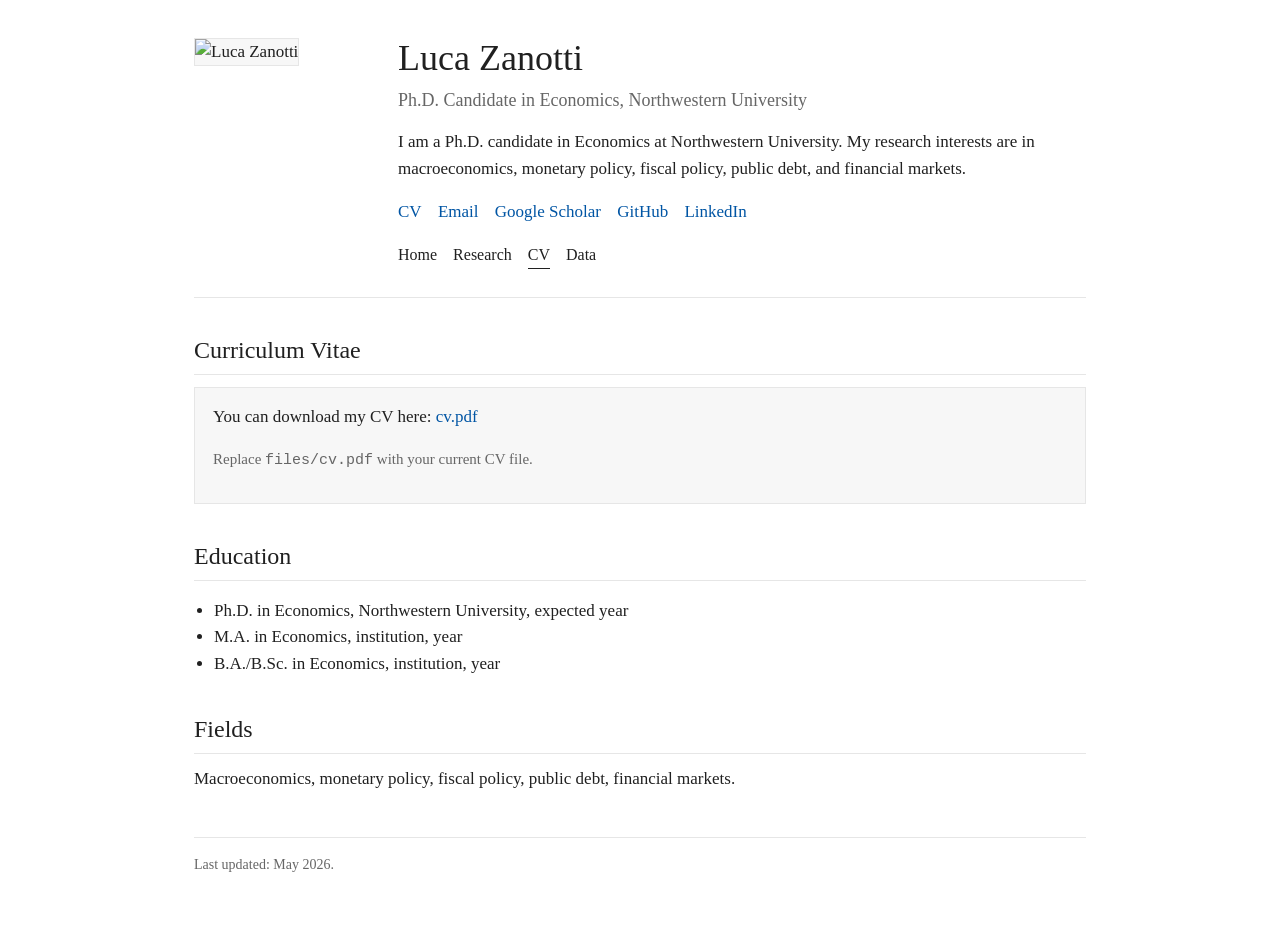
==== cv.html @ e00a14c1 "Add files via upload" ====
<!DOCTYPE html>
<html lang="en">
<head>
  <meta charset="utf-8">
  <meta name="viewport" content="width=device-width, initial-scale=1">
  <title>CV | Luca Zanotti</title>
  <link rel="stylesheet" href="style.css">
</head>
<body>
  <main class="page">
    <header class="site-header">
  <div>
    <img class="profile-photo" src="images/profile.jpg" alt="Luca Zanotti">
  </div>
  <div>
    <h1 class="name">Luca Zanotti</h1>
    <p class="title">Ph.D. Candidate in Economics, Northwestern University</p>
    <p>
      I am a Ph.D. candidate in Economics at Northwestern University. My research interests are in macroeconomics,
      monetary policy, fiscal policy, public debt, and financial markets.
    </p>
    <p class="links">
      <a href="files/cv.pdf">CV</a>
      <a href="mailto:your.email@northwestern.edu">Email</a>
      <a href="#">Google Scholar</a>
      <a href="#">GitHub</a>
      <a href="#">LinkedIn</a>
    </p>
    <nav class="nav">
      <a href="index.html">Home</a>
      <a href="research.html">Research</a>
      <a class="active" href="cv.html">CV</a>
      <a href="data.html">Data</a>
    </nav>
  </div>
</header>

    <section class="content">
      <h2>Curriculum Vitae</h2>

      <div class="cv-box">
        <p>
          You can download my CV here:
          <a href="files/cv.pdf">cv.pdf</a>
        </p>
        <p class="small">
          Replace <code>files/cv.pdf</code> with your current CV file.
        </p>
      </div>

      <h2>Education</h2>
      <ul class="clean">
        <li>Ph.D. in Economics, Northwestern University, expected year</li>
        <li>M.A. in Economics, institution, year</li>
        <li>B.A./B.Sc. in Economics, institution, year</li>
      </ul>

      <h2>Fields</h2>
      <p>Macroeconomics, monetary policy, fiscal policy, public debt, financial markets.</p>

    </section>
    <footer class="footer">
      Last updated: May 2026.
    </footer>
  </main>
</body>
</html>
---- style.css ----
:root {
  --text: #202020;
  --muted: #666;
  --link: #0055a4;
  --border: #e6e6e6;
  --background: #ffffff;
  --soft: #f7f7f7;
  --max-width: 940px;
}

* {
  box-sizing: border-box;
}

body {
  margin: 0;
  background: var(--background);
  color: var(--text);
  font-family: Georgia, "Times New Roman", serif;
  font-size: 17px;
  line-height: 1.55;
}

a {
  color: var(--link);
  text-decoration: none;
}

a:hover {
  text-decoration: underline;
}

.page {
  max-width: var(--max-width);
  margin: 0 auto;
  padding: 38px 24px 60px;
}

.site-header {
  display: grid;
  grid-template-columns: 170px 1fr;
  gap: 34px;
  align-items: start;
  padding-bottom: 28px;
  border-bottom: 1px solid var(--border);
}

.profile-photo {
  width: 170px;
  height: 210px;
  object-fit: cover;
  background: var(--soft);
  border: 1px solid var(--border);
}

.name {
  margin: 0;
  font-size: 36px;
  line-height: 1.15;
  font-weight: normal;
}

.title {
  margin: 8px 0 14px;
  color: var(--muted);
  font-size: 18px;
}

.nav {
  margin: 18px 0 0;
  display: flex;
  flex-wrap: wrap;
  gap: 16px;
  font-size: 16px;
}

.nav a {
  color: var(--text);
  border-bottom: 1px solid transparent;
}

.nav a:hover,
.nav a.active {
  text-decoration: none;
  border-bottom: 1px solid var(--text);
}

.content {
  margin-top: 32px;
}

h2 {
  margin-top: 34px;
  margin-bottom: 12px;
  font-size: 24px;
  font-weight: normal;
  border-bottom: 1px solid var(--border);
  padding-bottom: 5px;
}

h3 {
  margin-bottom: 6px;
  font-size: 19px;
}

p {
  margin-top: 0;
}

.small {
  font-size: 15px;
  color: var(--muted);
}

.links {
  margin-top: 14px;
}

.links a {
  margin-right: 12px;
}

.paper {
  margin-bottom: 24px;
}

.paper-title {
  font-weight: bold;
}

.paper-authors,
.paper-status {
  color: var(--muted);
  font-size: 16px;
}

.paper-links {
  margin-top: 4px;
  font-size: 16px;
}

.footer {
  margin-top: 44px;
  padding-top: 16px;
  border-top: 1px solid var(--border);
  color: var(--muted);
  font-size: 14px;
}

.cv-box {
  padding: 16px 18px;
  border: 1px solid var(--border);
  background: var(--soft);
}

ul.clean {
  padding-left: 20px;
}

@media (max-width: 700px) {
  .site-header {
    grid-template-columns: 1fr;
  }

  .profile-photo {
    width: 150px;
    height: 185px;
  }

  .name {
    font-size: 31px;
  }
}
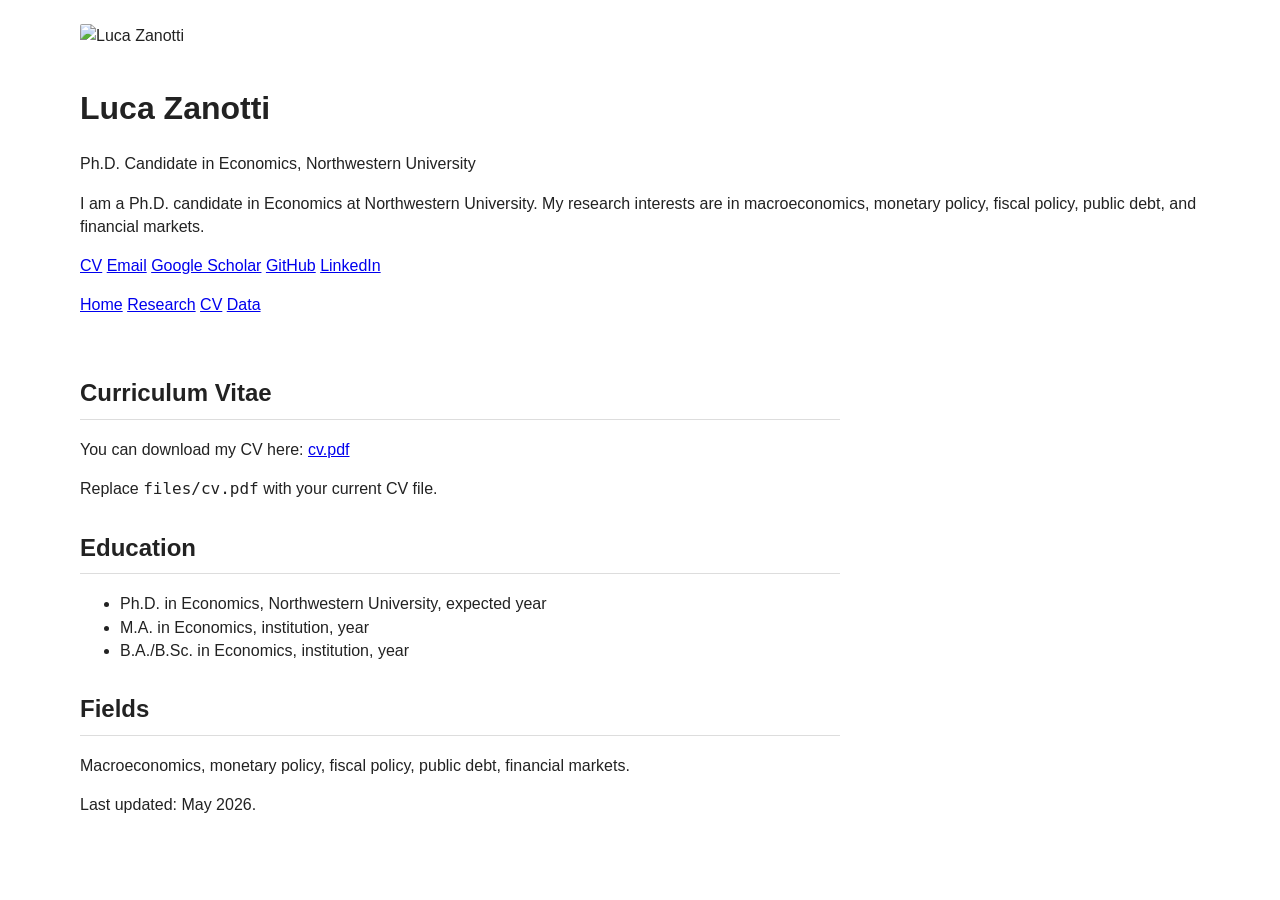
==== commit cb111898: "Add viewport meta tag for responsive design" ====
--- a/cv.html
+++ b/cv.html
@@ -1,6 +1,7 @@
 <!DOCTYPE html>
 <html lang="en">
 <head>
+  <meta name="viewport" content="width=device-width, initial-scale=1.0">
   <meta charset="utf-8">
   <meta name="viewport" content="width=device-width, initial-scale=1">
   <title>CV | Luca Zanotti</title>
--- a/style.css
+++ b/style.css
@@ -1,173 +1,193 @@
-:root {
-  --text: #202020;
-  --muted: #666;
-  --link: #0055a4;
-  --border: #e6e6e6;
-  --background: #ffffff;
-  --soft: #f7f7f7;
-  --max-width: 940px;
+body {
+  font-family: Arial, Helvetica, sans-serif;
+  color: #222;
+  background: white;
+  margin: 0;
+  font-size: 16px;
+  line-height: 1.45;
 }
 
-* {
-  box-sizing: border-box;
+.page {
+  max-width: 1120px;
+  margin: 24px auto;
+  padding: 0 28px;
 }
 
-body {
-  margin: 0;
-  background: var(--background);
-  color: var(--text);
-  font-family: Georgia, "Times New Roman", serif;
-  font-size: 17px;
-  line-height: 1.55;
+.site-title {
+  color: #7a1232;
+  font-size: 30px;
+  font-weight: 700;
+  margin: 0 0 18px 0;
+  text-align: center;   /* 👈 ensures proper centering */
 }
 
-a {
-  color: var(--link);
+.layout {
+  display: grid;
+  grid-template-columns: 260px 1fr;
+  gap: 42px;
+  align-items: start;
+}
+
+.site-title {
+  grid-column: 1 / 2;
+}
+
+.sidebar {
+  grid-column: 1 / 2;
+}
+
+.content {
+  grid-column: 2 / 3;
+}
+
+.sidebar {
+  text-align: center;
+}
+
+.profile-photo {
+  width: 230px;
+  height: auto;
+  border-radius: 2px;
+  margin-bottom: 16px;
+}
+
+.sidebar h3 {
+  color: #7a1232;
+  font-size: 18px;
+  font-weight: 700;
+  margin: 0 0 16px 0;
+}
+
+.sidebar p {
+  margin: 14px 0;
+}
+
+.sidebar a {
+  color: #222;
   text-decoration: none;
 }
 
-a:hover {
+.sidebar a:hover {
   text-decoration: underline;
 }
 
-.page {
-  max-width: var(--max-width);
-  margin: 0 auto;
-  padding: 38px 24px 60px;
+.content {
+  max-width: 760px;
 }
 
-.site-header {
-  display: grid;
-  grid-template-columns: 170px 1fr;
-  gap: 34px;
-  align-items: start;
-  padding-bottom: 28px;
-  border-bottom: 1px solid var(--border);
+.bio p {
+  margin: 0 0 20px 0;
 }
 
-.profile-photo {
-  width: 170px;
-  height: 210px;
-  object-fit: cover;
-  background: var(--soft);
-  border: 1px solid var(--border);
+h2 {
+  font-size: 24px;
+  font-weight: 700;
+  margin: 30px 0 18px 0;
+  padding-bottom: 8px;
+  border-bottom: 1px solid #ddd;
 }
 
-.name {
-  margin: 0;
-  font-size: 36px;
-  line-height: 1.15;
+.paper {
+  margin-bottom: 30px;
+}
+
+.paper-title {
+  font-weight: 700;
+  margin: 0 0 6px 0;
+}
+
+.paper-title a {
+  color: #222;
+  text-decoration: underline;
+}
+
+.coauthors {
+  margin-left: 4px;
+  color: #777;
   font-weight: normal;
 }
 
-.title {
-  margin: 8px 0 14px;
-  color: var(--muted);
-  font-size: 18px;
+.coauthors a {
+  color: #777;
+  text-decoration: none;
+  border-bottom: 1px dotted #777;
 }
 
-.nav {
-  margin: 18px 0 0;
-  display: flex;
-  flex-wrap: wrap;
-  gap: 16px;
+.abstract {
+  margin: 4px 0 8px 0;
+}
+
+.abstract summary {
+  cursor: pointer;
+  color: #666;
   font-size: 16px;
 }
 
-.nav a {
-  color: var(--text);
-  border-bottom: 1px solid transparent;
+.abstract p {
+  margin-top: 8px;
 }
 
-.nav a:hover,
-.nav a.active {
+.paper-links {
+  margin: 0;
+}
+
+.paper-links a {
+  color: #0047ab;
   text-decoration: none;
-  border-bottom: 1px solid var(--text);
+}
+
+.paper-links a:hover {
+  text-decoration: underline;
+}
+
+@media (max-width: 750px) {
+  .layout {
+    display: block;
+  }
+
+  .sidebar {
+    text-align: left;
+    margin-bottom: 32px;
+  }
+
+  .profile-photo {
+    width: 190px;
+  }
+
+  .content {
+    max-width: none;
+  }
+}
+
+.left-column {
+  display: flex;
+  flex-direction: column;
+  align-items: center;   /* 👈 THIS centers everything horizontally */
 }
 
 .content {
-  margin-top: 32px;
+  margin-top: 60px;   /* adjust if needed */
 }
 
-h2 {
-  margin-top: 34px;
-  margin-bottom: 12px;
-  font-size: 24px;
-  font-weight: normal;
-  border-bottom: 1px solid var(--border);
-  padding-bottom: 5px;
+.icons {
+  margin-top: 12px;
+  display: flex;
+  justify-content: center;
+  gap: 14px;
 }
 
-h3 {
-  margin-bottom: 6px;
-  font-size: 19px;
+.icons a {
+  font-size: 18px;
+  color: #777;
+  text-decoration: none;
+  transition: 0.2s;
 }
 
-p {
-  margin-top: 0;
+.icons a:hover {
+  color: #7a1232;
 }
 
-.small {
-  font-size: 15px;
-  color: var(--muted);
+.abstract p {
+  text-align: justify;
+  hyphens: auto;
 }
-
-.links {
-  margin-top: 14px;
-}
-
-.links a {
-  margin-right: 12px;
-}
-
-.paper {
-  margin-bottom: 24px;
-}
-
-.paper-title {
-  font-weight: bold;
-}
-
-.paper-authors,
-.paper-status {
-  color: var(--muted);
-  font-size: 16px;
-}
-
-.paper-links {
-  margin-top: 4px;
-  font-size: 16px;
-}
-
-.footer {
-  margin-top: 44px;
-  padding-top: 16px;
-  border-top: 1px solid var(--border);
-  color: var(--muted);
-  font-size: 14px;
-}
-
-.cv-box {
-  padding: 16px 18px;
-  border: 1px solid var(--border);
-  background: var(--soft);
-}
-
-ul.clean {
-  padding-left: 20px;
-}
-
-@media (max-width: 700px) {
-  .site-header {
-    grid-template-columns: 1fr;
-  }
-
-  .profile-photo {
-    width: 150px;
-    height: 185px;
-  }
-
-  .name {
-    font-size: 31px;
-  }
-}
